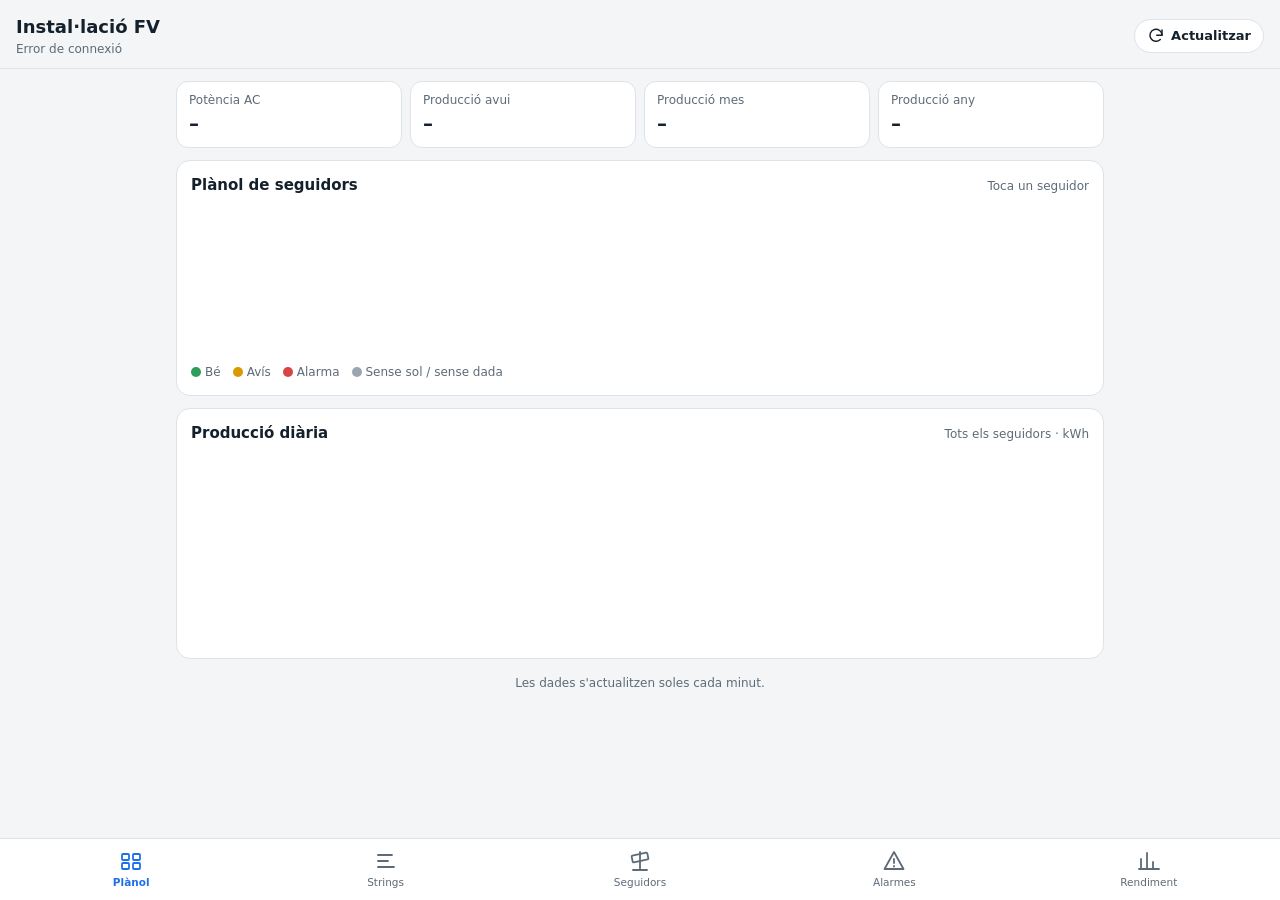
==== static/index.html @ 788f6966 "Dashboard en catalán, resumen de producción, seguidores y registro de alarmas - Resumen arriba: pote" ====
<!doctype html>
<html lang="ca">
<head>
<meta charset="utf-8">
<meta name="viewport" content="width=device-width, initial-scale=1, viewport-fit=cover">
<meta name="theme-color" content="#0f1720">
<title>Seguidors FV</title>
<link rel="manifest" href="/manifest.webmanifest">
<link rel="stylesheet" href="/static/style.css">
</head>
<body>
<header class="top">
  <div>
    <h1 id="plantName">Instal·lació FV</h1>
    <p class="sub"><span id="updated">Carregant…</span> <span id="simBadge" class="badge" hidden>dades simulades</span></p>
  </div>
  <button id="refreshBtn" class="refresh" aria-label="Actualitzar dades">
    <svg viewBox="0 0 24 24"><path d="M20 11a8 8 0 1 0-2.3 5.7"/><path d="M20 4v7h-7"/></svg><span>Actualitzar</span>
  </button>
</header>

<main>
  <!-- Pàgina: plànol -->
  <div class="page" data-page="planol">
    <section class="kpis">
      <div class="kpi"><span class="k-label">Potència AC</span><span class="k-val" id="kAc">–</span></div>
      <div class="kpi"><span class="k-label">Producció avui</span><span class="k-val" id="kDay">–</span></div>
      <div class="kpi"><span class="k-label">Producció mes</span><span class="k-val" id="kMonth">–</span></div>
      <div class="kpi"><span class="k-label">Producció any</span><span class="k-val" id="kYear">–</span></div>
    </section>

    <section class="card">
      <div class="card-h"><h2>Plànol de seguidors</h2><span class="hint">Toca un seguidor</span></div>
      <svg id="plan" role="img" aria-label="Plànol dels seguidors"></svg>
      <div class="legend">
        <span><i class="dot ok"></i>Bé</span><span><i class="dot warning"></i>Avís</span>
        <span><i class="dot alarm"></i>Alarma</span><span><i class="dot idle"></i>Sense sol / sense dada</span>
      </div>
    </section>

    <section class="card">
      <div class="card-h"><h2>Producció diària</h2><span class="hint" id="prodHint">Tots els seguidors · kWh</span></div>
      <svg id="prodChart" class="chart prod" role="img" aria-label="Producció diària en kWh"></svg>
    </section>

    <section class="card" id="detail" hidden>
      <div class="card-h"><h2 id="dTitle">Seguidor</h2><button id="dClose" class="link">Tancar</button></div>
      <div id="dMsgs"></div>
      <div class="strings" id="dStrings"></div>
      <h3>Corrent per string, avui</h3>
      <svg id="dChart" class="chart"></svg>
    </section>
  </div>

  <!-- Pàgina: strings -->
  <div class="page" data-page="strings" hidden>
    <section class="card">
      <div class="card-h"><h2>Comparació de strings</h2><span class="hint">Potència per string · línia = mediana</span></div>
      <p class="note">S1 i S2 van en paral·lel a la mateixa entrada (marcats amb ½): l'inversor només en veu la suma i a cadascun se li assigna la meitat.</p>
      <div id="bars" class="bars"></div>
    </section>
  </div>

  <!-- Pàgina: seguidors -->
  <div class="page" data-page="seguidors" hidden>
    <section class="card">
      <div class="card-h"><h2>Producció per seguidor</h2></div>
      <div class="seg" id="periodSel">
        <button data-p="day" class="on">Dia</button><button data-p="month">Mes</button><button data-p="year">Any</button>
      </div>
      <div class="pnav"><button id="prevP" aria-label="Anterior">‹</button><b id="periodLabel">–</b><button id="nextP" aria-label="Següent">›</button></div>
      <p class="note" id="trkTotal"></p>
      <div id="trkBars" class="trks"></div>
      <p class="note">Energia DC de cada seguidor, calculada amb les lectures cada 10 min. La línia marca la mediana; en taronja o vermell, els que produeixen un 7 % o un 15 % menys.</p>
    </section>
  </div>

  <!-- Pàgina: alarmes -->
  <div class="page" data-page="alarmes" hidden>
    <section class="card">
      <div class="card-h"><h2>Ara mateix</h2><span class="hint">Última lectura</span></div>
      <ul id="alerts" class="alerts"></ul>
    </section>

    <section class="card">
      <div class="card-h"><h2>Registre d'alarmes</h2><button id="newAlertBtn" class="btn">+ Nova alarma</button></div>
      <form id="alertForm" class="aform" hidden>
        <label>Títol<input id="fTitle" required maxlength="200" placeholder="Ex.: Panell trencat a la fila 3"></label>
        <div class="row2">
          <label>Seguidor<select id="fTracker"><option value="">General</option></select></label>
          <label>String<select id="fString"><option value="">Tot el seguidor</option></select></label>
        </div>
        <label>Gravetat<select id="fSev"><option value="warning">Avís</option><option value="alarm">Alarma</option></select></label>
        <label>Notes<textarea id="fNotes" rows="3" placeholder="Opcional"></textarea></label>
        <p id="fErr" class="err"></p>
        <div class="factions"><button type="button" id="fCancel" class="link">Cancel·lar</button><button type="submit" class="btn">Desar</button></div>
      </form>
      <div class="seg seg2" id="regSel"><button data-s="open" class="on">Obertes</button><button data-s="closed">Tancades</button></div>
      <ul id="register" class="alerts reg"></ul>
      <p class="note">Les automàtiques es creen soles quan l'anàlisi detecta un problema (una per problema, i es van actualitzant mentre continuï). Les manuals les crees tu. Totes es tanquen a mà.</p>
    </section>
  </div>

  <!-- Pàgina: rendiment -->
  <div class="page" data-page="rendiment" hidden>
    <section class="card">
      <div class="card-h"><h2>Rendiment diari</h2><span class="hint">kWh/kWp per entrada</span></div>
      <div class="scroll"><table id="daily" class="daily"></table></div>
    </section>
  </div>

  <p class="foot">Les dades s'actualitzen soles cada minut.</p>
</main>

<nav class="tabbar" aria-label="Seccions">
  <a href="#planol" data-tab="planol">
    <svg viewBox="0 0 24 24"><rect x="3" y="5" width="7" height="6" rx="1"/><rect x="14" y="5" width="7" height="6" rx="1"/><rect x="3" y="14" width="7" height="6" rx="1"/><rect x="14" y="14" width="7" height="6" rx="1"/></svg>
    <span>Plànol</span></a>
  <a href="#strings" data-tab="strings">
    <svg viewBox="0 0 24 24"><path d="M4 6h14M4 12h10M4 18h16"/></svg>
    <span>Strings</span></a>
  <a href="#seguidors" data-tab="seguidors">
    <svg viewBox="0 0 24 24"><path d="M12 3v18M5 21h14"/><rect x="4" y="5" width="16" height="7" rx="1" transform="rotate(-12 12 8.5)"/></svg>
    <span>Seguidors</span></a>
  <a href="#alarmes" data-tab="alarmes">
    <svg viewBox="0 0 24 24"><path d="M12 3 2.5 20h19z"/><path d="M12 10v4M12 17v.5"/></svg>
    <span>Alarmes</span><b id="alertCount" class="count" hidden></b></a>
  <a href="#rendiment" data-tab="rendiment">
    <svg viewBox="0 0 24 24"><path d="M4 20V10M10 20V4M16 20v-7M22 20H2"/></svg>
    <span>Rendiment</span></a>
</nav>
<script src="/static/app.js"></script>
</body>
</html>
---- static/style.css ----
:root {
  --bg: #f3f5f7; --card: #ffffff; --ink: #14202b; --muted: #5d6b78; --line: #dde3e8;
  --ok: #2f9e5b; --warning: #d99a00; --alarm: #d64541; --idle: #9aa6b2;
  --panel: #23415f; --accent: #1f6feb;
}
@media (prefers-color-scheme: dark) {
  :root { --bg: #0f1720; --card: #17222d; --ink: #e8edf2; --muted: #93a1af; --line: #26333f;
          --ok: #3fbf72; --warning: #f2b51b; --alarm: #f0605b; --idle: #5e6b77; --panel: #2c5277;
          --accent: #58a6ff; }
}
* { box-sizing: border-box; }
html, body { margin: 0; background: var(--bg); color: var(--ink);
  font: 15px/1.4 system-ui, -apple-system, "Segoe UI", Roboto, sans-serif; }
.top { display: flex; justify-content: space-between; align-items: center; gap: 12px;
  padding: calc(14px + env(safe-area-inset-top)) 16px 10px; position: sticky; top: 0;
  background: var(--bg); z-index: 5; border-bottom: 1px solid var(--line); }
h1 { font-size: 18px; margin: 0; }
h2 { font-size: 15px; margin: 0; }
h3 { font-size: 13px; margin: 14px 0 4px; color: var(--muted); font-weight: 600; }
.sub { margin: 2px 0 0; color: var(--muted); font-size: 12px; }
.badge { background: var(--warning); color: #111; border-radius: 6px; padding: 1px 6px; font-size: 11px; font-weight: 600; }
.pill { border-radius: 999px; padding: 6px 12px; font-weight: 700; font-size: 13px; color: #fff; background: var(--idle); white-space: nowrap; }
.pill.ok { background: var(--ok); } .pill.warning { background: var(--warning); color: #111; } .pill.alarm { background: var(--alarm); }
main { max-width: 960px; margin: 0 auto; padding: 12px 16px calc(84px + env(safe-area-inset-bottom)); }
.page { display: grid; gap: 12px; }
.page[hidden] { display: none; }
.foot { text-align: center; color: var(--muted); font-size: 12px; margin: 16px 0 0; }
.foot a { color: var(--accent); }
.tabbar { position: fixed; left: 0; right: 0; bottom: 0; z-index: 10; display: grid; grid-template-columns: repeat(5, 1fr);
  background: var(--card); border-top: 1px solid var(--line); padding: 6px 4px calc(6px + env(safe-area-inset-bottom)); }
.tabbar a { position: relative; display: flex; flex-direction: column; align-items: center; gap: 2px; color: var(--muted);
  text-decoration: none; font-size: 11px; padding: 4px 0; border-radius: 10px; }
.tabbar a.active { color: var(--accent); font-weight: 600; }
.tabbar svg { width: 24px; height: 24px; fill: none; stroke: currentColor; stroke-width: 1.8; stroke-linecap: round; stroke-linejoin: round; }
.tabbar .count { position: absolute; top: 0; left: calc(50% + 6px); min-width: 18px; height: 18px; padding: 0 5px; border-radius: 9px;
  background: var(--alarm); color: #fff; font-size: 11px; line-height: 18px; text-align: center; }
.tabbar .count.warning { background: var(--warning); color: #111; }
.kpis { display: grid; grid-template-columns: repeat(2, 1fr); gap: 8px; }
@media (min-width: 640px) { .kpis { grid-template-columns: repeat(4, 1fr); } }
.kpi { background: var(--card); border: 1px solid var(--line); border-radius: 12px; padding: 10px 12px; display: flex; flex-direction: column; }
.k-label { color: var(--muted); font-size: 12px; }
.k-val { font-size: 20px; font-weight: 700; font-variant-numeric: tabular-nums; }
.card { background: var(--card); border: 1px solid var(--line); border-radius: 14px; padding: 14px; min-width: 0; }
.card-h { display: flex; justify-content: space-between; align-items: baseline; margin-bottom: 10px; gap: 8px; }
.hint { color: var(--muted); font-size: 12px; }
#plan { width: 100%; height: auto; display: block; touch-action: manipulation; }
.tracker { cursor: pointer; }
.tracker .frame { fill: var(--card); stroke-width: 3; }
.tracker .cell { fill: var(--panel); }
.tracker .cell.weak { opacity: .45; }
.tracker .cell.dead { fill: var(--alarm); opacity: .35; }
.tracker.sel .frame { stroke-width: 6; }
.tracker text { fill: var(--ink); font-weight: 700; text-anchor: middle; pointer-events: none; }
.tracker .kw { fill: var(--muted); font-weight: 500; }
.st-ok { stroke: var(--ok); } .st-warning { stroke: var(--warning); } .st-alarm { stroke: var(--alarm); }
.st-idle, .st-nodata { stroke: var(--idle); }
.legend { display: flex; flex-wrap: wrap; gap: 12px; color: var(--muted); font-size: 12px; margin-top: 8px; }
.dot { display: inline-block; width: 10px; height: 10px; border-radius: 50%; margin-right: 4px; vertical-align: -1px; background: var(--idle); }
.dot.ok { background: var(--ok); } .dot.warning { background: var(--warning); } .dot.alarm { background: var(--alarm); }
.strings { display: grid; grid-template-columns: repeat(auto-fit, minmax(92px, 1fr)); gap: 8px; }
.sbox { min-width: 0; border: 1px solid var(--line); border-left: 5px solid var(--idle); border-radius: 10px; padding: 8px 10px; }
.sbox.ok { border-left-color: var(--ok); } .sbox.warning { border-left-color: var(--warning); } .sbox.alarm { border-left-color: var(--alarm); }
.sbox b { display: block; }
.sbox small { display: block; color: var(--muted); font-size: 11px; margin-bottom: 4px; }
.sbox .row { display: flex; justify-content: space-between; font-size: 13px; font-variant-numeric: tabular-nums; }
.sbox .row span:first-child { color: var(--muted); }
.msg { background: color-mix(in srgb, var(--warning) 18%, transparent); border-radius: 8px; padding: 6px 10px; margin-bottom: 8px; font-size: 13px; }
.msg.alarm { background: color-mix(in srgb, var(--alarm) 18%, transparent); }
.link { background: none; border: 0; color: var(--accent); font: inherit; cursor: pointer; padding: 4px; }
.chart { width: 100%; height: 160px; display: block; }
.chart .grid { stroke: var(--line); }
.chart .axis { fill: var(--muted); font-size: 10px; }
.bars { display: grid; gap: 4px; }
.bar { display: grid; grid-template-columns: 74px 1fr 84px; align-items: center; gap: 8px; font-size: 12px; font-variant-numeric: tabular-nums; cursor: pointer; }
.bar .track { position: relative; height: 14px; background: var(--bg); border-radius: 4px; overflow: hidden; }
.bar .fill { position: absolute; inset: 0 auto 0 0; background: var(--ok); border-radius: 4px; }
.bar.warning .fill { background: var(--warning); } .bar.alarm .fill { background: var(--alarm); } .bar.idle .fill, .bar.nodata .fill { background: var(--idle); }
.bar .med { position: absolute; top: -2px; bottom: -2px; width: 2px; background: var(--ink); opacity: .7; }
.bar .val { text-align: right; color: var(--muted); }
.alerts { list-style: none; margin: 0; padding: 0; display: grid; gap: 6px; }
.alerts li { padding: 8px 10px; border-radius: 8px; background: var(--bg); font-size: 13px; }
.alerts li.alarm { border-left: 4px solid var(--alarm); } .alerts li.warning { border-left: 4px solid var(--warning); }
.alerts li { cursor: pointer; }
.scroll { overflow-x: auto; }
.daily { border-collapse: collapse; font-size: 12px; font-variant-numeric: tabular-nums; min-width: 100%; }
.daily th, .daily td { padding: 4px 6px; text-align: center; border-bottom: 1px solid var(--line); white-space: nowrap; }
.daily th:first-child, .daily td:first-child { text-align: left; position: sticky; left: 0; background: var(--card); }
.chart.prod { height: 190px; }
.chart .bar-d { fill: var(--accent); }
.chart .bar-d.today { fill: var(--ok); }
.chart .val { fill: var(--ink); font-size: 10px; text-anchor: middle; }
.note { color: var(--muted); font-size: 12px; margin: 0 0 10px; }
.half { color: var(--muted); font-size: 10px; margin-left: 1px; }
.seg { display: grid; grid-template-columns: repeat(3, 1fr); background: var(--bg); border-radius: 10px; padding: 3px; gap: 3px; }
.seg button { border: 0; background: none; color: var(--muted); font: inherit; font-weight: 600; padding: 7px 0; border-radius: 8px; cursor: pointer; }
.seg button.on { background: var(--card); color: var(--ink); box-shadow: 0 1px 2px rgb(0 0 0 / .15); }
.pnav { display: flex; align-items: center; justify-content: space-between; margin: 10px 0 4px; }
.pnav b { }
.pnav button { border: 1px solid var(--line); background: var(--card); color: var(--ink); width: 40px; height: 36px; border-radius: 10px; font-size: 20px; cursor: pointer; }
.trks { display: grid; gap: 10px; }
.trk { cursor: pointer; }
.trk-h, .trk-f { display: flex; justify-content: space-between; font-size: 13px; font-variant-numeric: tabular-nums; }
.trk-h small { color: var(--muted); }
.trk-f { color: var(--muted); font-size: 11px; margin-top: 3px; }
.trk .track { position: relative; height: 12px; background: var(--bg); border-radius: 4px; overflow: hidden; margin-top: 4px; }
.trk .fill { position: absolute; inset: 0 auto 0 0; background: var(--ok); border-radius: 4px; }
.trk.warning .fill { background: var(--warning); } .trk.alarm .fill { background: var(--alarm); }
.trk .med { position: absolute; top: -2px; bottom: -2px; width: 2px; background: var(--ink); opacity: .7; }
.tabbar a span { white-space: nowrap; font-size: 10.5px; }
.refresh { display: inline-flex; align-items: center; gap: 6px; border: 1px solid var(--line); background: var(--card); color: var(--ink);
  font: inherit; font-weight: 600; font-size: 13px; padding: 7px 12px; border-radius: 999px; cursor: pointer; }
.refresh svg { width: 18px; height: 18px; fill: none; stroke: currentColor; stroke-width: 2; stroke-linecap: round; stroke-linejoin: round; }
.refresh.spin svg { animation: spin .8s linear infinite; }
@keyframes spin { to { transform: rotate(360deg); } }
.btn { border: 0; background: var(--accent); color: #fff; font: inherit; font-weight: 600; font-size: 13px; padding: 7px 12px; border-radius: 10px; cursor: pointer; }
.aform { display: grid; gap: 10px; margin-bottom: 14px; padding: 12px; border: 1px solid var(--line); border-radius: 12px; background: var(--bg); }
.aform label { display: grid; gap: 4px; font-size: 12px; color: var(--muted); font-weight: 600; }
.aform input, .aform select, .aform textarea { font: inherit; font-size: 15px; color: var(--ink); background: var(--card); border: 1px solid var(--line); border-radius: 8px; padding: 8px 10px; width: 100%; }
.row2 { display: grid; grid-template-columns: 1fr 1fr; gap: 8px; }
.factions { display: flex; justify-content: flex-end; gap: 12px; }
.err { color: var(--alarm); font-size: 12px; margin: 0; }
.seg2 { grid-template-columns: 1fr 1fr; margin-bottom: 10px; }
.reg li { display: grid; gap: 4px; }
.reg li.closed { opacity: .7; }
.al-h { display: flex; gap: 8px; align-items: center; }
.sev { font-size: 11px; font-weight: 700; padding: 1px 7px; border-radius: 6px; background: var(--warning); color: #111; }
.sev.alarm { background: var(--alarm); color: #fff; }
.al-notes { color: var(--muted); font-size: 12px; white-space: pre-line; }
.al-f { display: flex; justify-content: space-between; align-items: center; gap: 8px; color: var(--muted); font-size: 11px; }
.aform[hidden] { display: none; }
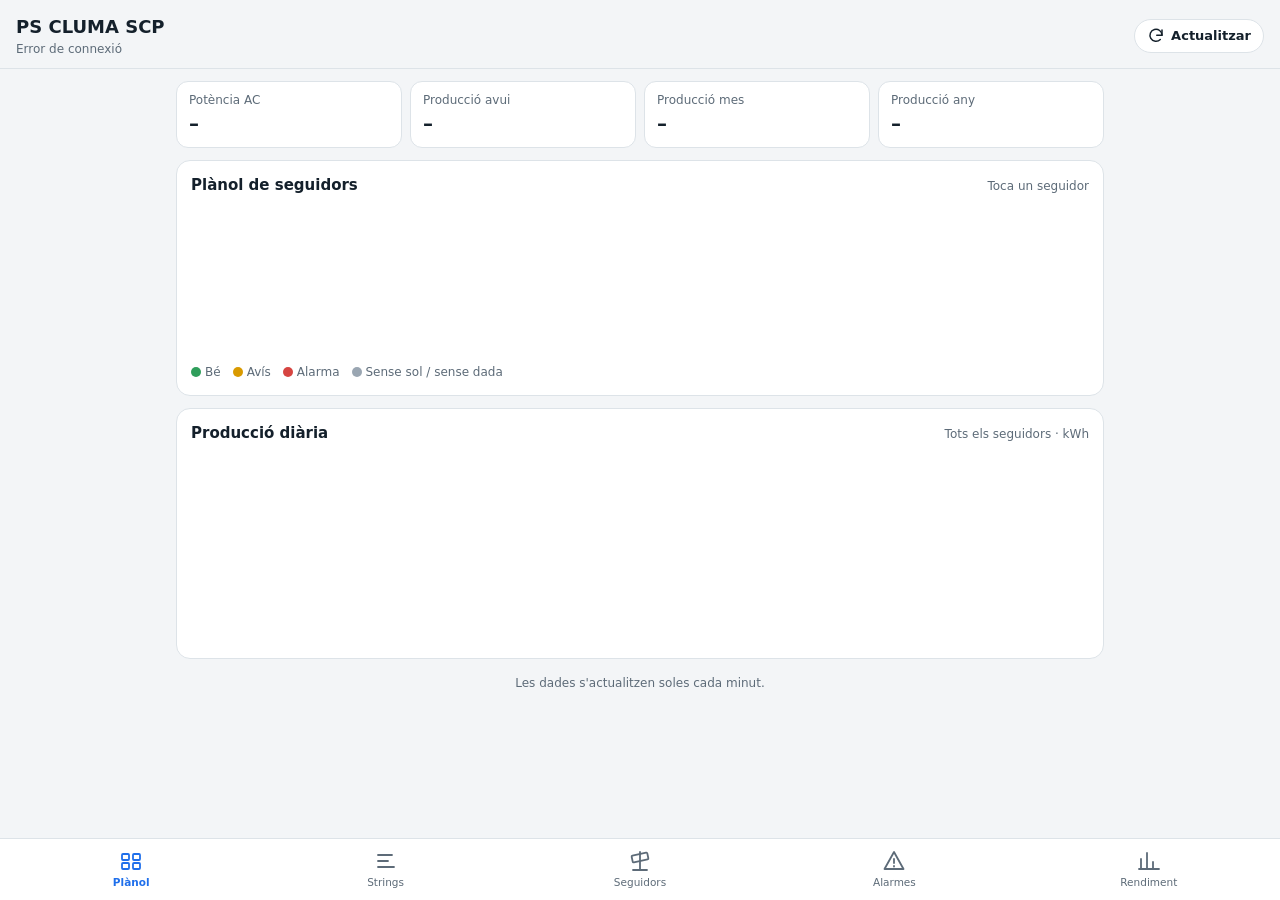
==== commit ac9fbcd5: "Lectura cada 10 min y título PS CLUMA SCP Se mantiene el modo por lotes (python -m app.poller N segu" ====
--- a/static/index.html
+++ b/static/index.html
@@ -4,14 +4,14 @@
 <meta charset="utf-8">
 <meta name="viewport" content="width=device-width, initial-scale=1, viewport-fit=cover">
 <meta name="theme-color" content="#0f1720">
-<title>Seguidors FV</title>
+<title>PS CLUMA SCP</title>
 <link rel="manifest" href="/manifest.webmanifest">
 <link rel="stylesheet" href="/static/style.css">
 </head>
 <body>
 <header class="top">
   <div>
-    <h1 id="plantName">Instal·lació FV</h1>
+    <h1 id="plantName">PS CLUMA SCP</h1>
     <p class="sub"><span id="updated">Carregant…</span> <span id="simBadge" class="badge" hidden>dades simulades</span></p>
   </div>
   <button id="refreshBtn" class="refresh" aria-label="Actualitzar dades">
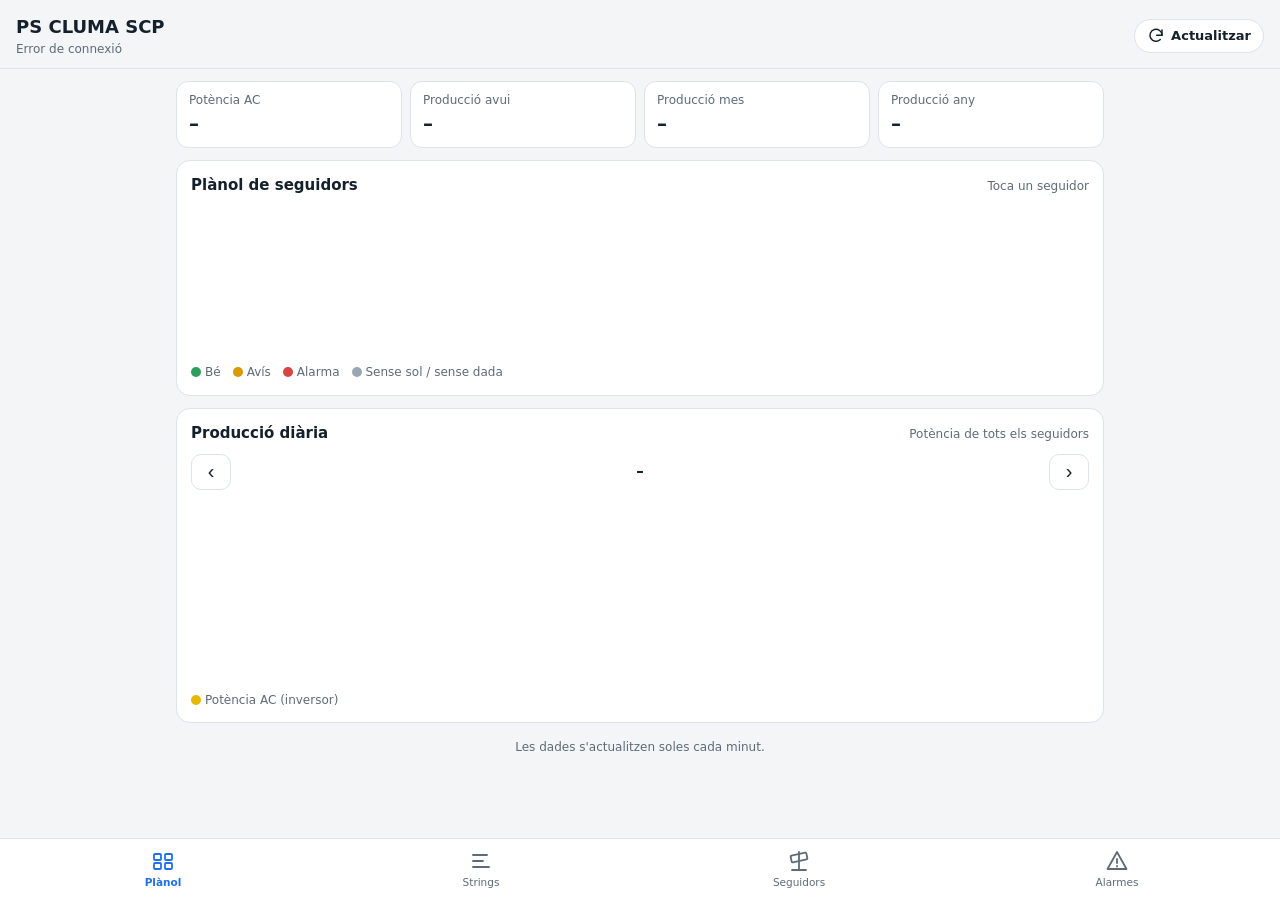
==== commit 6555e440: "Curva de potencia del día, strings por seguidor y creador de reglas de alarma - Inicio: curva de pot" ====
--- a/static/index.html
+++ b/static/index.html
@@ -39,8 +39,10 @@
     </section>
 
     <section class="card">
-      <div class="card-h"><h2>Producció diària</h2><span class="hint" id="prodHint">Tots els seguidors · kWh</span></div>
-      <svg id="prodChart" class="chart prod" role="img" aria-label="Producció diària en kWh"></svg>
+      <div class="card-h"><h2>Producció diària</h2><span class="hint" id="prodHint">Potència de tots els seguidors</span></div>
+      <div class="pnav"><button id="prevD" aria-label="Dia anterior">‹</button><b id="dayLabel">–</b><button id="nextD" aria-label="Dia següent">›</button></div>
+      <svg id="prodChart" class="chart prod" role="img" aria-label="Corba de potència del dia"></svg>
+      <div class="legend"><span><i class="dot pv"></i>Potència AC (inversor)</span></div>
     </section>
 
     <section class="card" id="detail" hidden>
@@ -55,9 +57,8 @@
   <!-- Pàgina: strings -->
   <div class="page" data-page="strings" hidden>
     <section class="card">
-      <div class="card-h"><h2>Comparació de strings</h2><span class="hint">Potència per string · línia = mediana</span></div>
-      <p class="note">S1 i S2 van en paral·lel a la mateixa entrada (marcats amb ½): l'inversor només en veu la suma i a cadascun se li assigna la meitat.</p>
-      <div id="bars" class="bars"></div>
+      <div class="card-h"><h2>Comparació de strings</h2></div>
+      <div id="bars" class="sgrid"></div>
     </section>
   </div>
 
@@ -97,15 +98,27 @@
       </form>
       <div class="seg seg2" id="regSel"><button data-s="open" class="on">Obertes</button><button data-s="closed">Tancades</button></div>
       <ul id="register" class="alerts reg"></ul>
-      <p class="note">Les automàtiques es creen soles quan l'anàlisi detecta un problema (una per problema, i es van actualitzant mentre continuï). Les manuals les crees tu. Totes es tanquen a mà.</p>
     </section>
-  </div>
 
-  <!-- Pàgina: rendiment -->
-  <div class="page" data-page="rendiment" hidden>
     <section class="card">
-      <div class="card-h"><h2>Rendiment diari</h2><span class="hint">kWh/kWp per entrada</span></div>
-      <div class="scroll"><table id="daily" class="daily"></table></div>
+      <div class="card-h"><h2>Regles d'alarma</h2><button id="newRuleBtn" class="btn">+ Nova regla</button></div>
+      <form id="ruleForm" class="aform" hidden>
+        <input type="hidden" id="rId">
+        <label>Tipus<select id="rType"></select></label>
+        <p class="note" id="rDesc"></p>
+        <label>Nom<input id="rName" maxlength="120" placeholder="Nom de la regla"></label>
+        <div class="row2">
+          <label id="rThrWrap">Llindar <span id="rUnit"></span><input id="rThr" type="number" step="any" min="0"></label>
+          <label>Lectures seguides<input id="rMin" type="number" min="1" max="50" value="3"></label>
+        </div>
+        <div class="row2">
+          <label>Seguidor<select id="rTracker"><option value="">Tots</option></select></label>
+          <label>Gravetat<select id="rSev"><option value="warning">Avís</option><option value="alarm">Alarma</option></select></label>
+        </div>
+        <p id="rErr" class="err"></p>
+        <div class="factions"><button type="button" id="rCancel" class="link">Cancel·lar</button><button type="submit" class="btn">Desar</button></div>
+      </form>
+      <ul id="rules" class="rules"></ul>
     </section>
   </div>
 
@@ -125,9 +138,6 @@
   <a href="#alarmes" data-tab="alarmes">
     <svg viewBox="0 0 24 24"><path d="M12 3 2.5 20h19z"/><path d="M12 10v4M12 17v.5"/></svg>
     <span>Alarmes</span><b id="alertCount" class="count" hidden></b></a>
-  <a href="#rendiment" data-tab="rendiment">
-    <svg viewBox="0 0 24 24"><path d="M4 20V10M10 20V4M16 20v-7M22 20H2"/></svg>
-    <span>Rendiment</span></a>
 </nav>
 <script src="/static/app.js"></script>
 </body>
--- a/static/style.css
+++ b/static/style.css
@@ -1,4 +1,5 @@
 :root {
+  --pv: #e8b800;
   --bg: #f3f5f7; --card: #ffffff; --ink: #14202b; --muted: #5d6b78; --line: #dde3e8;
   --ok: #2f9e5b; --warning: #d99a00; --alarm: #d64541; --idle: #9aa6b2;
   --panel: #23415f; --accent: #1f6feb;
@@ -26,7 +27,7 @@
 .page[hidden] { display: none; }
 .foot { text-align: center; color: var(--muted); font-size: 12px; margin: 16px 0 0; }
 .foot a { color: var(--accent); }
-.tabbar { position: fixed; left: 0; right: 0; bottom: 0; z-index: 10; display: grid; grid-template-columns: repeat(5, 1fr);
+.tabbar { position: fixed; left: 0; right: 0; bottom: 0; z-index: 10; display: grid; grid-template-columns: repeat(4, 1fr);
   background: var(--card); border-top: 1px solid var(--line); padding: 6px 4px calc(6px + env(safe-area-inset-bottom)); }
 .tabbar a { position: relative; display: flex; flex-direction: column; align-items: center; gap: 2px; color: var(--muted);
   text-decoration: none; font-size: 11px; padding: 4px 0; border-radius: 10px; }
@@ -128,3 +129,40 @@
 .al-notes { color: var(--muted); font-size: 12px; white-space: pre-line; }
 .al-f { display: flex; justify-content: space-between; align-items: center; gap: 8px; color: var(--muted); font-size: 11px; }
 .aform[hidden] { display: none; }
+.chart .pv-line { fill: none; stroke: var(--pv); stroke-width: 2; stroke-linejoin: round; }
+.chart .pv-area { fill: var(--pv); opacity: .12; }
+.chart .pv-dot { fill: var(--pv); }
+.dot.pv { background: var(--pv); }
+.pnav button:disabled { opacity: .35; cursor: default; }
+.sgrid { display: grid; grid-template-columns: repeat(2, 1fr); gap: 10px; }
+@media (min-width: 640px) { .sgrid { grid-template-columns: repeat(5, 1fr); } }
+.scard { border: 1px solid var(--line); border-radius: 12px; padding: 10px; cursor: pointer; background: var(--card); }
+.scard-h { display: flex; justify-content: space-between; align-items: center; margin-bottom: 6px; }
+.scard-h b { font-size: 16px; }
+.spread { font-size: 11px; font-weight: 700; padding: 1px 6px; border-radius: 6px; background: var(--bg); color: var(--muted); }
+.spread.warning { background: var(--warning); color: #111; } .spread.alarm { background: var(--alarm); color: #fff; }
+.vbars { position: relative; height: 110px; display: grid; grid-template-columns: repeat(3, 1fr); gap: 8px; align-items: end;
+  border-bottom: 1px solid var(--line); padding-top: 16px; }
+.vcol { position: relative; height: 100%; display: flex; flex-direction: column; justify-content: flex-end; align-items: center; }
+.vbar { width: 100%; max-width: 34px; background: var(--ok); border-radius: 5px 5px 0 0; min-height: 2px; }
+.vcol.warning .vbar { background: var(--warning); } .vcol.alarm .vbar { background: var(--alarm); }
+.vcol.idle .vbar, .vcol.nodata .vbar { background: var(--idle); }
+.vval { font-size: 11px; font-variant-numeric: tabular-nums; color: var(--ink); margin-bottom: 2px; }
+.vmed { position: absolute; left: 0; right: 0; border-top: 1.5px dashed var(--muted); opacity: .7; pointer-events: none; }
+.vlabels { display: grid; grid-template-columns: repeat(3, 1fr); gap: 8px; text-align: center; font-size: 12px; color: var(--muted); margin-top: 4px; }
+.rules { list-style: none; margin: 0; padding: 0; display: grid; gap: 8px; }
+.rules li { padding: 10px; border-radius: 10px; background: var(--bg); display: grid; gap: 4px; }
+.rules li.off { opacity: .55; }
+.rl-h { display: flex; align-items: center; gap: 8px; }
+.rl-h b { flex: 1; font-size: 14px; }
+.rl-d { color: var(--muted); font-size: 12px; }
+.rl-f { display: flex; gap: 14px; justify-content: flex-end; font-size: 12px; }
+.rl-f .del { color: var(--alarm); }
+.switch { position: relative; width: 40px; height: 22px; flex: none; }
+.switch input { opacity: 0; width: 0; height: 0; }
+.switch span { position: absolute; inset: 0; background: var(--idle); border-radius: 11px; cursor: pointer; transition: .2s; }
+.switch span::before { content: ""; position: absolute; width: 16px; height: 16px; left: 3px; top: 3px; background: #fff; border-radius: 50%; transition: .2s; }
+.switch input:checked + span { background: var(--ok); }
+.switch input:checked + span::before { transform: translateX(18px); }
+.aform label[hidden] { display: none; }
+.aform select:disabled { opacity: .7; }
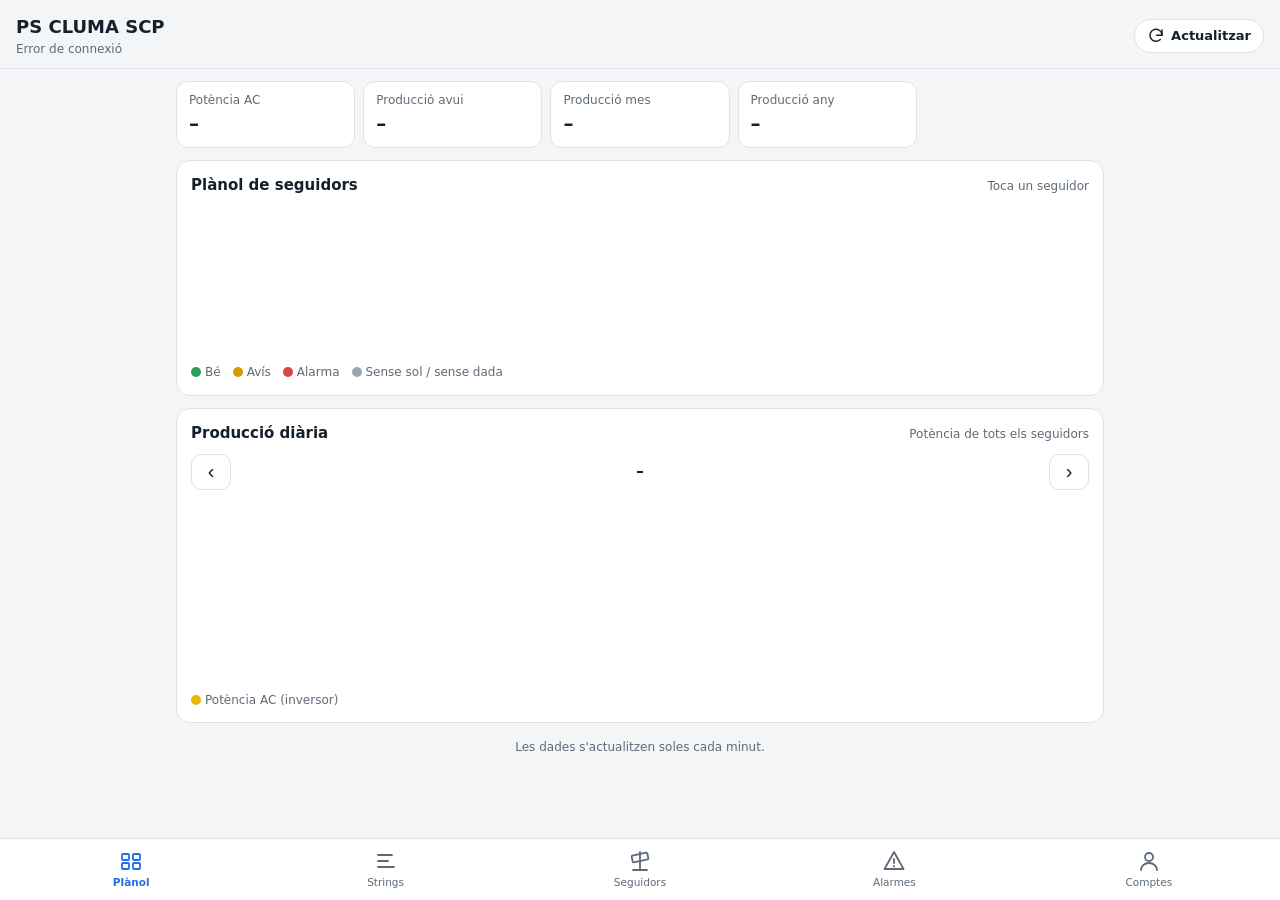
==== commit 94773887: "Pantalla d'inici de sessió, comptes d'usuari i lectura per cron extern - /login amb el mateix estil;" ====
--- a/static/index.html
+++ b/static/index.html
@@ -122,6 +122,34 @@
     </section>
   </div>
 
+  <!-- Pàgina: comptes -->
+  <div class="page" data-page="comptes" hidden>
+    <section class="card">
+      <div class="card-h"><h2>El meu compte</h2><button id="logoutBtn" class="link">Tancar sessió</button></div>
+      <p class="note" id="meInfo"></p>
+      <form id="pwdForm" class="aform">
+        <label>Nova contrasenya<input id="pNew" type="password" autocomplete="new-password" minlength="6" required></label>
+        <label>Repeteix-la<input id="pNew2" type="password" autocomplete="new-password" minlength="6" required></label>
+        <p id="pErr" class="err"></p>
+        <div class="factions"><button type="submit" class="btn">Canviar contrasenya</button></div>
+      </form>
+    </section>
+
+    <section class="card" id="usersCard" hidden>
+      <div class="card-h"><h2>Comptes</h2><button id="newUserBtn" class="btn">+ Nou compte</button></div>
+      <form id="userForm" class="aform" hidden>
+        <div class="row2">
+          <label>Usuari<input id="uName" autocapitalize="none" maxlength="40" required></label>
+          <label>Contrasenya<input id="uPwd" type="password" autocomplete="new-password" minlength="6" required></label>
+        </div>
+        <label class="chk"><input type="checkbox" id="uAdmin"> Administrador (pot gestionar comptes)</label>
+        <p id="uErr" class="err"></p>
+        <div class="factions"><button type="button" id="uCancel" class="link">Cancel·lar</button><button type="submit" class="btn">Crear</button></div>
+      </form>
+      <ul id="users" class="rules"></ul>
+    </section>
+  </div>
+
   <p class="foot">Les dades s'actualitzen soles cada minut.</p>
 </main>
 
@@ -138,6 +166,9 @@
   <a href="#alarmes" data-tab="alarmes">
     <svg viewBox="0 0 24 24"><path d="M12 3 2.5 20h19z"/><path d="M12 10v4M12 17v.5"/></svg>
     <span>Alarmes</span><b id="alertCount" class="count" hidden></b></a>
+  <a href="#comptes" data-tab="comptes">
+    <svg viewBox="0 0 24 24"><circle cx="12" cy="8" r="4"/><path d="M4 21c0-4 3.6-7 8-7s8 3 8 7"/></svg>
+    <span>Comptes</span></a>
 </nav>
 <script src="/static/app.js"></script>
 </body>
--- a/static/style.css
+++ b/static/style.css
@@ -27,7 +27,7 @@
 .page[hidden] { display: none; }
 .foot { text-align: center; color: var(--muted); font-size: 12px; margin: 16px 0 0; }
 .foot a { color: var(--accent); }
-.tabbar { position: fixed; left: 0; right: 0; bottom: 0; z-index: 10; display: grid; grid-template-columns: repeat(4, 1fr);
+.tabbar { position: fixed; left: 0; right: 0; bottom: 0; z-index: 10; display: grid; grid-template-columns: repeat(5, 1fr);
   background: var(--card); border-top: 1px solid var(--line); padding: 6px 4px calc(6px + env(safe-area-inset-bottom)); }
 .tabbar a { position: relative; display: flex; flex-direction: column; align-items: center; gap: 2px; color: var(--muted);
   text-decoration: none; font-size: 11px; padding: 4px 0; border-radius: 10px; }
@@ -37,7 +37,7 @@
   background: var(--alarm); color: #fff; font-size: 11px; line-height: 18px; text-align: center; }
 .tabbar .count.warning { background: var(--warning); color: #111; }
 .kpis { display: grid; grid-template-columns: repeat(2, 1fr); gap: 8px; }
-@media (min-width: 640px) { .kpis { grid-template-columns: repeat(4, 1fr); } }
+@media (min-width: 640px) { .kpis { grid-template-columns: repeat(5, 1fr); } }
 .kpi { background: var(--card); border: 1px solid var(--line); border-radius: 12px; padding: 10px 12px; display: flex; flex-direction: column; }
 .k-label { color: var(--muted); font-size: 12px; }
 .k-val { font-size: 20px; font-weight: 700; font-variant-numeric: tabular-nums; }
@@ -166,3 +166,19 @@
 .switch input:checked + span::before { transform: translateX(18px); }
 .aform label[hidden] { display: none; }
 .aform select:disabled { opacity: .7; }
+
+/* Inici de sessió i comptes */
+.login-body { min-height: 100vh; display: grid; place-items: center; }
+.login { width: 100%; max-width: 380px; padding: 24px 16px; box-sizing: border-box; }
+.login-brand { text-align: center; margin-bottom: 18px; }
+.login-brand svg { width: 64px; height: 64px; }
+.login-brand .sun { fill: var(--pv); }
+.login-brand .pnl { fill: var(--panel); }
+.login-brand .mast { stroke: var(--muted); stroke-width: 3; stroke-linecap: round; fill: none; }
+.login-brand h1 { margin: 6px 0 0; font-size: 22px; }
+.login-card { background: var(--card); margin: 0; padding: 18px; }
+.login-card h2 { margin: 0 0 4px; font-size: 16px; }
+.btn-full { width: 100%; padding: 10px; font-size: 15px; }
+.chk { display: flex !important; align-items: center; gap: 8px; color: var(--ink) !important; font-weight: 500 !important; }
+.chk input { width: auto !important; }
+.utag { font-size: 11px; font-weight: 600; padding: 1px 6px; border-radius: 6px; background: var(--accent); color: #fff; }
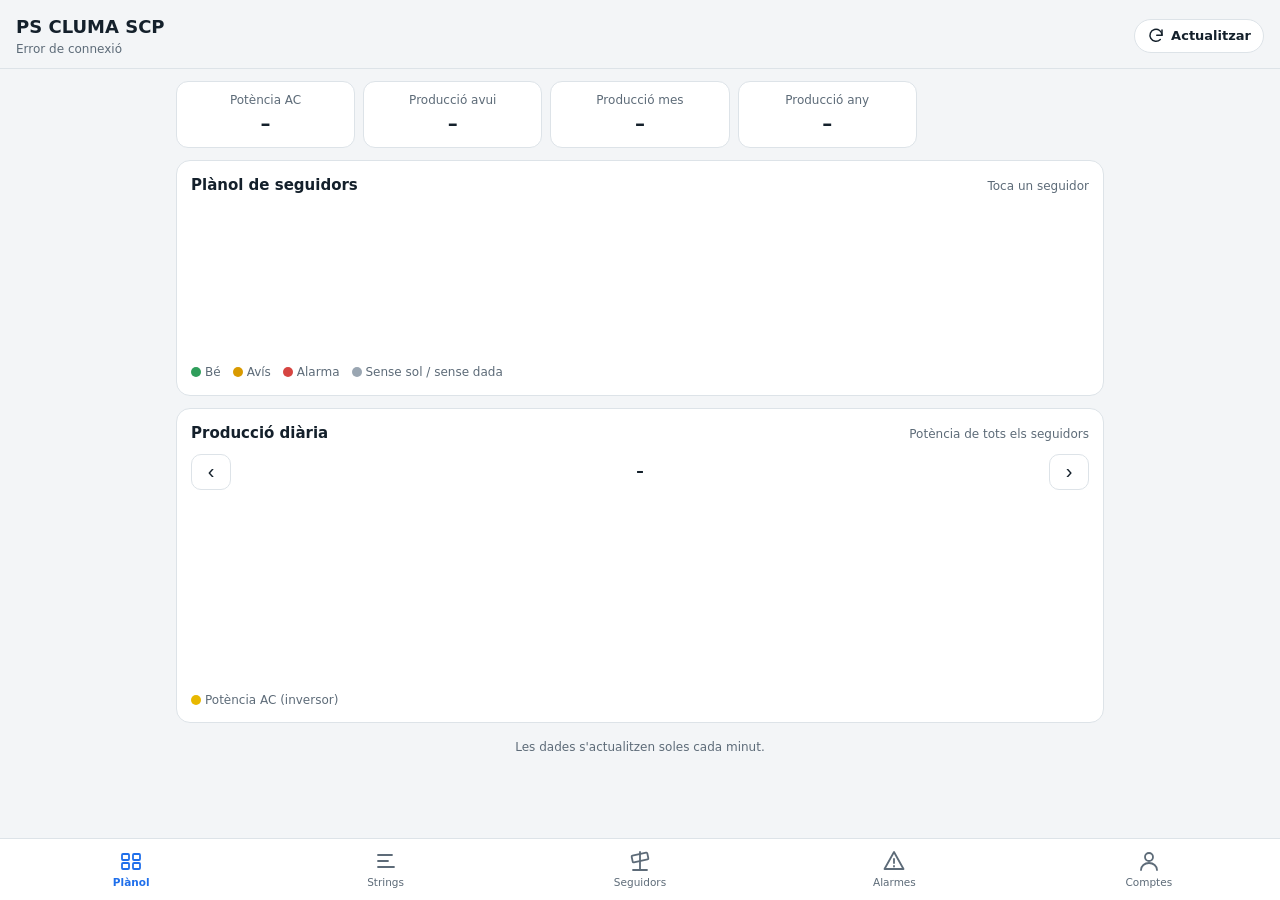
==== commit 1b6aae62: "KPIs centrats i sense la nota de Seguidors Co-Authored-By: Claude Opus 5.5 <noreply@anthropic.com> C" ====
--- a/static/index.html
+++ b/static/index.html
@@ -72,7 +72,6 @@
       <div class="pnav"><button id="prevP" aria-label="Anterior">‹</button><b id="periodLabel">–</b><button id="nextP" aria-label="Següent">›</button></div>
       <p class="note" id="trkTotal"></p>
       <div id="trkBars" class="trks"></div>
-      <p class="note">Energia DC de cada seguidor, calculada amb les lectures cada 10 min. La línia marca la mediana; en taronja o vermell, els que produeixen un 7 % o un 15 % menys.</p>
     </section>
   </div>
 
--- a/static/style.css
+++ b/static/style.css
@@ -38,7 +38,7 @@
 .tabbar .count.warning { background: var(--warning); color: #111; }
 .kpis { display: grid; grid-template-columns: repeat(2, 1fr); gap: 8px; }
 @media (min-width: 640px) { .kpis { grid-template-columns: repeat(5, 1fr); } }
-.kpi { background: var(--card); border: 1px solid var(--line); border-radius: 12px; padding: 10px 12px; display: flex; flex-direction: column; }
+.kpi { background: var(--card); border: 1px solid var(--line); border-radius: 12px; padding: 10px 12px; display: flex; flex-direction: column; align-items: center; text-align: center; }
 .k-label { color: var(--muted); font-size: 12px; }
 .k-val { font-size: 20px; font-weight: 700; font-variant-numeric: tabular-nums; }
 .card { background: var(--card); border: 1px solid var(--line); border-radius: 14px; padding: 14px; min-width: 0; }
@@ -116,7 +116,7 @@
 .btn { border: 0; background: var(--accent); color: #fff; font: inherit; font-weight: 600; font-size: 13px; padding: 7px 12px; border-radius: 10px; cursor: pointer; }
 .aform { display: grid; gap: 10px; margin-bottom: 14px; padding: 12px; border: 1px solid var(--line); border-radius: 12px; background: var(--bg); }
 .aform label { display: grid; gap: 4px; font-size: 12px; color: var(--muted); font-weight: 600; }
-.aform input, .aform select, .aform textarea { font: inherit; font-size: 15px; color: var(--ink); background: var(--card); border: 1px solid var(--line); border-radius: 8px; padding: 8px 10px; width: 100%; }
+.aform input, .aform select, .aform textarea { font: inherit; font-size: 16px; color: var(--ink); background: var(--card); border: 1px solid var(--line); border-radius: 8px; padding: 8px 10px; width: 100%; }
 .row2 { display: grid; grid-template-columns: 1fr 1fr; gap: 8px; }
 .factions { display: flex; justify-content: flex-end; gap: 12px; }
 .err { color: var(--alarm); font-size: 12px; margin: 0; }
@@ -168,8 +168,9 @@
 .aform select:disabled { opacity: .7; }
 
 /* Inici de sessió i comptes */
-.login-body { min-height: 100vh; display: grid; place-items: center; }
-.login { width: 100%; max-width: 380px; padding: 24px 16px; box-sizing: border-box; }
+.login-body { min-height: 100vh; min-height: 100dvh; display: flex; align-items: center; justify-content: center; }
+.login { width: 100%; max-width: 380px; margin: 0 auto; padding: 24px 16px calc(24px + env(safe-area-inset-bottom)); }
+.login-card { text-align: left; }
 .login-brand { text-align: center; margin-bottom: 18px; }
 .login-brand svg { width: 64px; height: 64px; }
 .login-brand .sun { fill: var(--pv); }
@@ -182,3 +183,12 @@
 .chk { display: flex !important; align-items: center; gap: 8px; color: var(--ink) !important; font-weight: 500 !important; }
 .chk input { width: auto !important; }
 .utag { font-size: 11px; font-weight: 600; padding: 1px 6px; border-radius: 6px; background: var(--accent); color: #fff; }
+
+/* Lectura sobre la corba de potència */
+.chart.prod { touch-action: pan-y; cursor: crosshair; user-select: none; -webkit-user-select: none; }
+.scrub-line { stroke: var(--ink); stroke-width: 1; stroke-dasharray: 3 3; opacity: .6; }
+.scrub-dot { fill: var(--pv); stroke: var(--card); stroke-width: 2; }
+.scrub-box { fill: var(--ink); opacity: .9; }
+.scrub-t, .scrub-v { fill: var(--bg); text-anchor: middle; font-size: 11px; }
+.scrub-v { font-weight: 700; font-size: 12px; }
+.chart.prod.scrubbing .maxlbl, .chart.prod.scrubbing .pv-dot { display: none; }
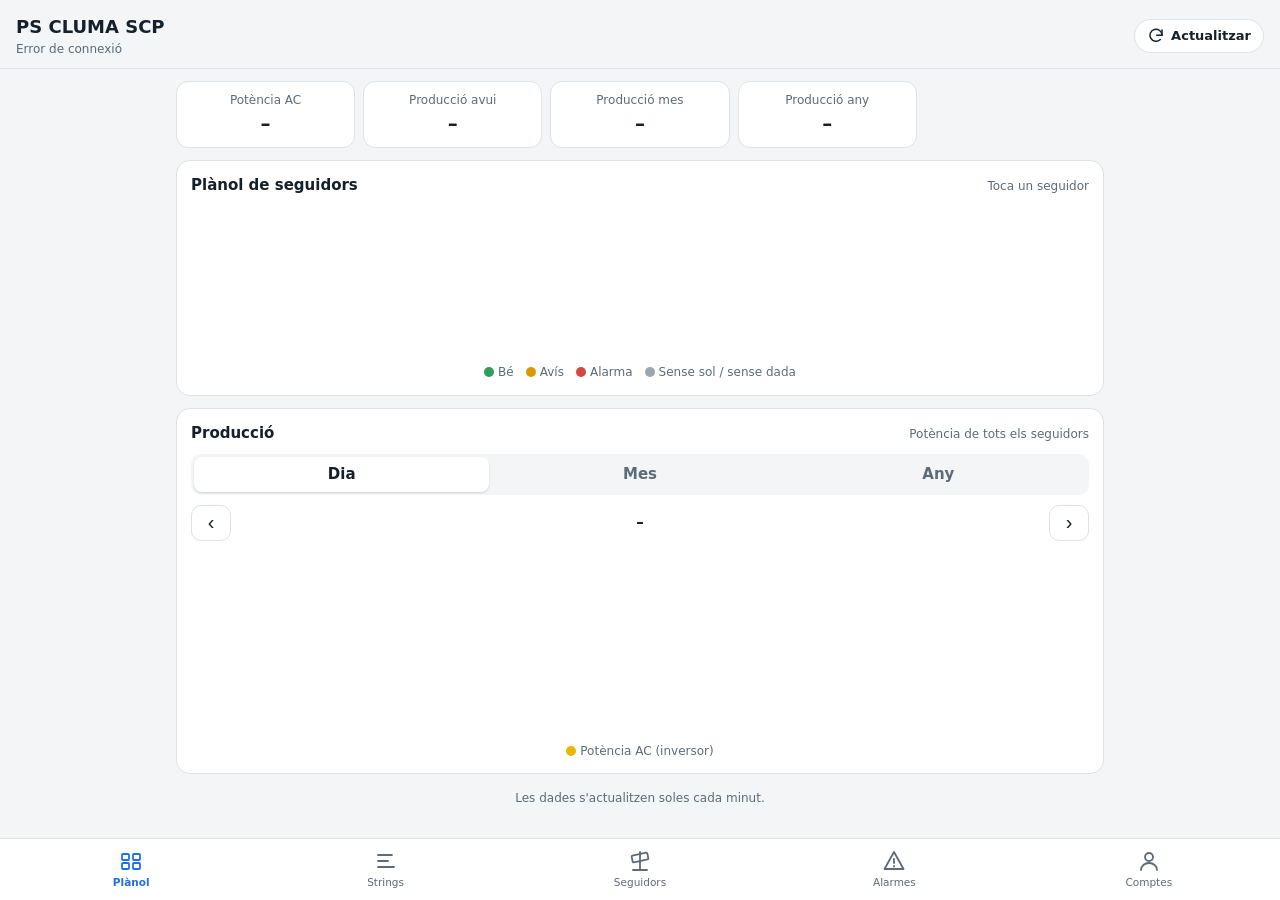
==== commit a7729a43: "Producció del parc per mes i per any Selector Dia/Mes/Any a la targeta de producció: corba del dia, " ====
--- a/static/index.html
+++ b/static/index.html
@@ -12,7 +12,7 @@
 <header class="top">
   <div>
     <h1 id="plantName">PS CLUMA SCP</h1>
-    <p class="sub"><span id="updated">Carregant…</span> <span id="simBadge" class="badge" hidden>dades simulades</span></p>
+    <p class="sub"><span id="updated">Carregant…</span> <span id="simBadge" class="badge" hidden>dades simulades</span> <span id="nightBadge" class="badge night" hidden>☾ Nit · sense producció</span></p>
   </div>
   <button id="refreshBtn" class="refresh" aria-label="Actualitzar dades">
     <svg viewBox="0 0 24 24"><path d="M20 11a8 8 0 1 0-2.3 5.7"/><path d="M20 4v7h-7"/></svg><span>Actualitzar</span>
@@ -39,10 +39,11 @@
     </section>
 
     <section class="card">
-      <div class="card-h"><h2>Producció diària</h2><span class="hint" id="prodHint">Potència de tots els seguidors</span></div>
-      <div class="pnav"><button id="prevD" aria-label="Dia anterior">‹</button><b id="dayLabel">–</b><button id="nextD" aria-label="Dia següent">›</button></div>
+      <div class="card-h"><h2>Producció</h2><span class="hint" id="prodHint">Potència de tots els seguidors</span></div>
+      <div class="seg" id="prodSel"><button data-p="day" class="on">Dia</button><button data-p="month">Mes</button><button data-p="year">Any</button></div>
+      <div class="pnav"><button id="prevD" aria-label="Anterior">‹</button><b id="dayLabel">–</b><button id="nextD" aria-label="Següent">›</button></div>
       <svg id="prodChart" class="chart prod" role="img" aria-label="Corba de potència del dia"></svg>
-      <div class="legend"><span><i class="dot pv"></i>Potència AC (inversor)</span></div>
+      <div class="legend" id="prodLegend"><span><i class="dot pv"></i>Potència AC (inversor)</span></div>
     </section>
 
     <section class="card" id="detail" hidden>
@@ -58,6 +59,7 @@
   <div class="page" data-page="strings" hidden>
     <section class="card">
       <div class="card-h"><h2>Comparació de strings</h2></div>
+      <p id="nightNote" class="night-note" hidden>☾ Ara no hi ha producció: els valors es mostren a zero fins que torni a sortir el sol.</p>
       <div id="bars" class="sgrid"></div>
     </section>
   </div>
--- a/static/style.css
+++ b/static/style.css
@@ -55,7 +55,7 @@
 .tracker .kw { fill: var(--muted); font-weight: 500; }
 .st-ok { stroke: var(--ok); } .st-warning { stroke: var(--warning); } .st-alarm { stroke: var(--alarm); }
 .st-idle, .st-nodata { stroke: var(--idle); }
-.legend { display: flex; flex-wrap: wrap; gap: 12px; color: var(--muted); font-size: 12px; margin-top: 8px; }
+.legend { display: flex; flex-wrap: wrap; justify-content: center; gap: 12px; color: var(--muted); font-size: 12px; margin-top: 8px; }
 .dot { display: inline-block; width: 10px; height: 10px; border-radius: 50%; margin-right: 4px; vertical-align: -1px; background: var(--idle); }
 .dot.ok { background: var(--ok); } .dot.warning { background: var(--warning); } .dot.alarm { background: var(--alarm); }
 .strings { display: grid; grid-template-columns: repeat(auto-fit, minmax(92px, 1fr)); gap: 8px; }
@@ -192,3 +192,9 @@
 .scrub-t, .scrub-v { fill: var(--bg); text-anchor: middle; font-size: 11px; }
 .scrub-v { font-weight: 700; font-size: 12px; }
 .chart.prod.scrubbing .maxlbl, .chart.prod.scrubbing .pv-dot { display: none; }
+
+/* Nit */
+.badge.night { background: #2c3e5c; color: #e8edf2; }
+.night-note { margin: 0 0 10px; padding: 8px 12px; border-radius: 10px; background: color-mix(in srgb, #2c3e5c 14%, transparent); color: var(--ink); font-size: 13px; text-align: center; }
+.chart .ebar { fill: var(--pv); }
+#prodSel { margin-top: 10px; }
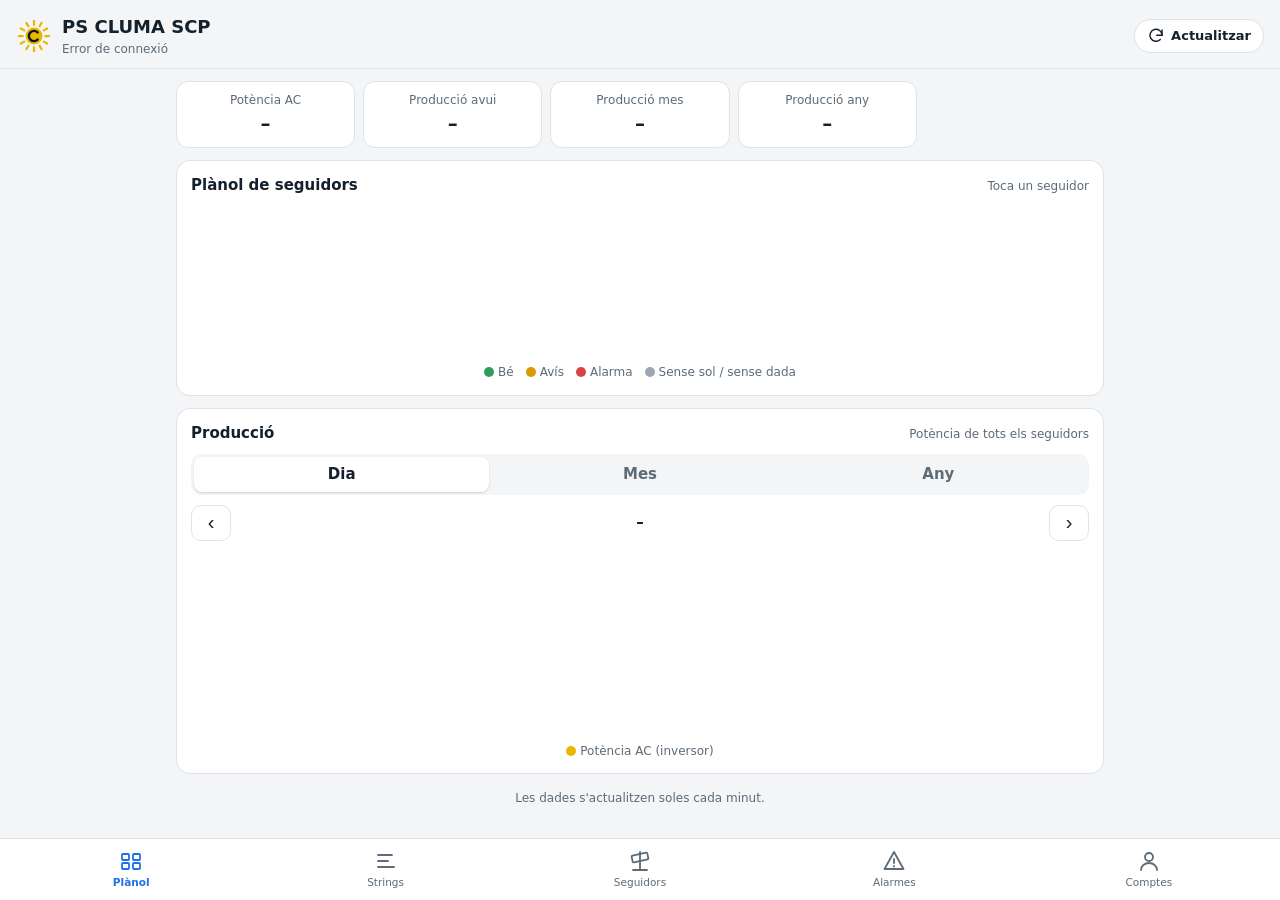
==== commit 2306ca32: "Logo: sol amb una C al mig (web, favicon i icona de l'app) Co-Authored-By: Claude Opus 5.5 <noreply@" ====
--- a/static/index.html
+++ b/static/index.html
@@ -5,15 +5,18 @@
 <meta name="viewport" content="width=device-width, initial-scale=1, viewport-fit=cover">
 <meta name="theme-color" content="#0f1720">
 <title>PS CLUMA SCP</title>
+<link rel="icon" href="/static/logo.svg" type="image/svg+xml">
+<link rel="apple-touch-icon" href="/static/apple-touch-icon.png">
 <link rel="manifest" href="/manifest.webmanifest">
 <link rel="stylesheet" href="/static/style.css">
 </head>
 <body>
 <header class="top">
+  <div class="brand"><img src="/static/logo.svg" alt="" class="logo">
   <div>
     <h1 id="plantName">PS CLUMA SCP</h1>
     <p class="sub"><span id="updated">Carregant…</span> <span id="simBadge" class="badge" hidden>dades simulades</span> <span id="nightBadge" class="badge night" hidden>☾ Nit · sense producció</span></p>
-  </div>
+  </div></div>
   <button id="refreshBtn" class="refresh" aria-label="Actualitzar dades">
     <svg viewBox="0 0 24 24"><path d="M20 11a8 8 0 1 0-2.3 5.7"/><path d="M20 4v7h-7"/></svg><span>Actualitzar</span>
   </button>
--- a/static/style.css
+++ b/static/style.css
@@ -172,10 +172,9 @@
 .login { width: 100%; max-width: 380px; margin: 0 auto; padding: 24px 16px calc(24px + env(safe-area-inset-bottom)); }
 .login-card { text-align: left; }
 .login-brand { text-align: center; margin-bottom: 18px; }
-.login-brand svg { width: 64px; height: 64px; }
-.login-brand .sun { fill: var(--pv); }
-.login-brand .pnl { fill: var(--panel); }
-.login-brand .mast { stroke: var(--muted); stroke-width: 3; stroke-linecap: round; fill: none; }
+.login-brand .logo { width: 72px; height: 72px; }
+.brand { display: flex; align-items: center; gap: 10px; min-width: 0; }
+.brand .logo { width: 36px; height: 36px; flex: none; }
 .login-brand h1 { margin: 6px 0 0; font-size: 22px; }
 .login-card { background: var(--card); margin: 0; padding: 18px; }
 .login-card h2 { margin: 0 0 4px; font-size: 16px; }
